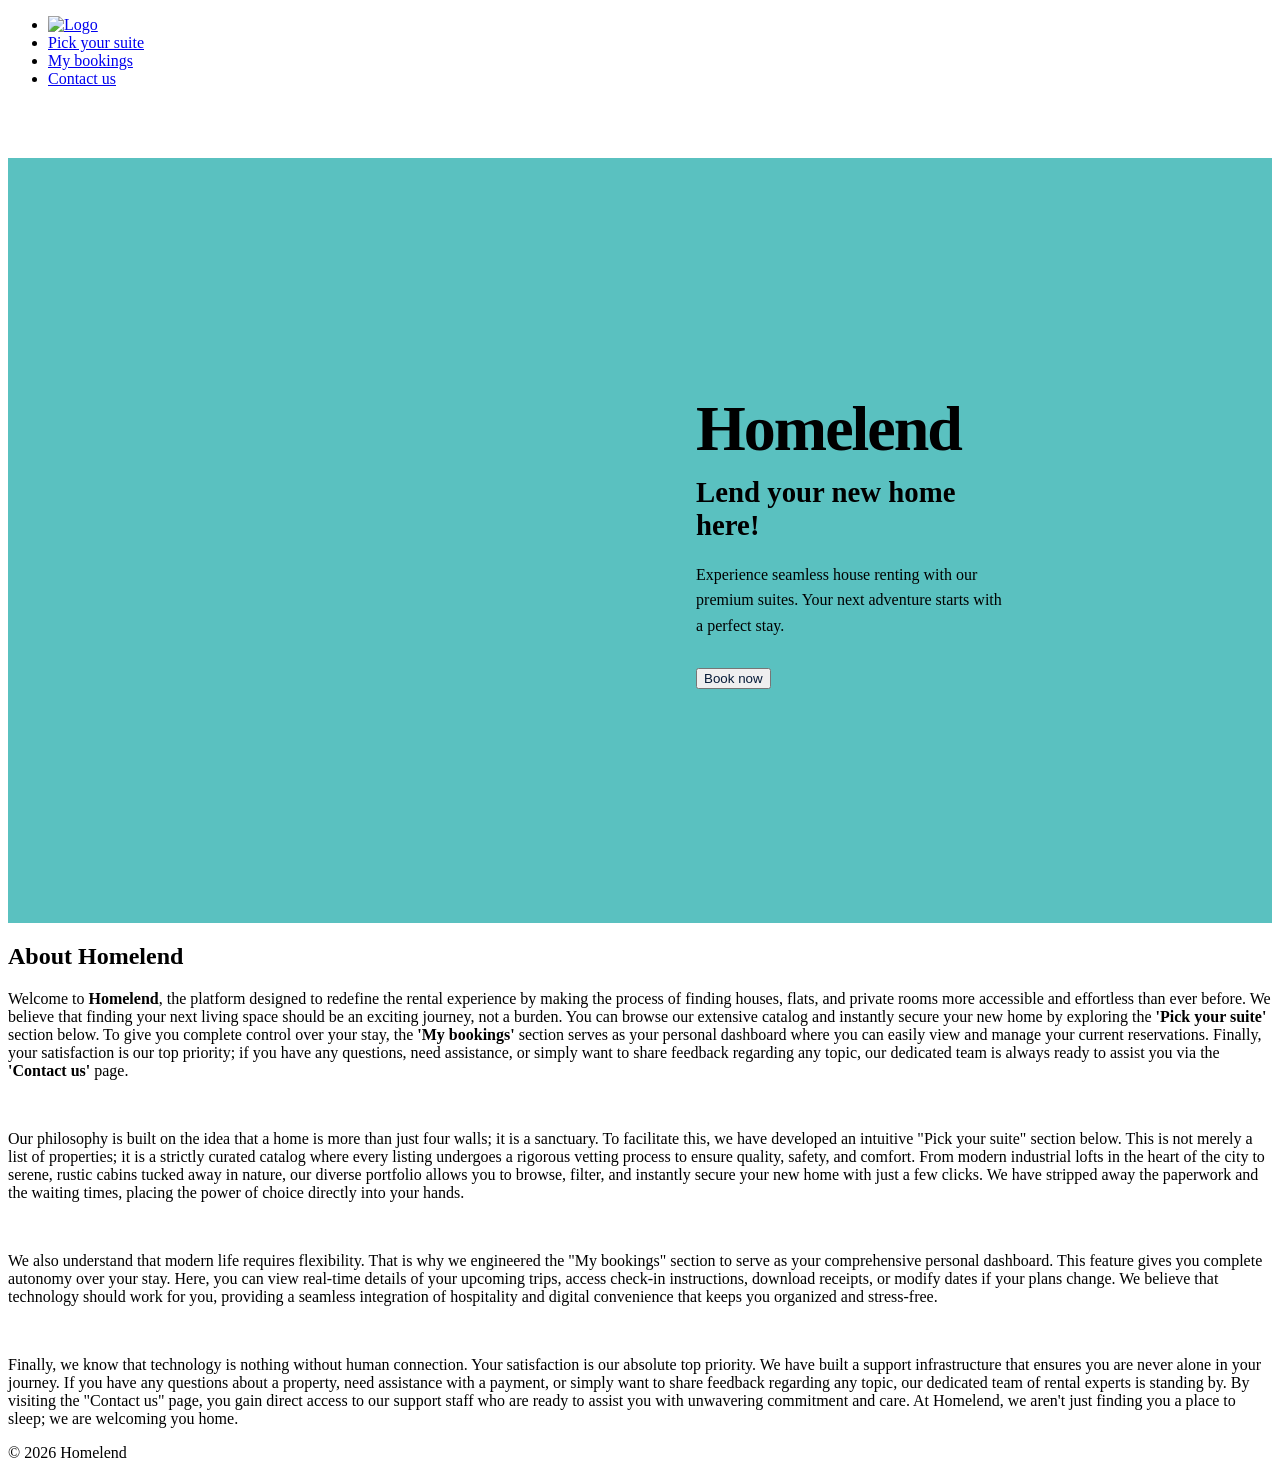
==== website/index.html @ a08ed0f1 "rep" ====
<!DOCTYPE html>
<html lang = "en">
	<head>
		<title>About Homelend</title>
		<meta charset="UTF-8" />
		<meta name="viewport" content="wigth=device-width, initial-scale=1.0" />
		<link rel="icon" type="image/svg" href="images/logo.svg">
		<link rel="stylesheet" href="style.css" />
		<link rel="stylesheet" href="main_style.css" />
	</head>
	<body>
		<nav>	
				<ul>
					<li> 
						<a href="index.html" class="logo">
						<img src="images/logo.svg" alt="Logo" class="logo-img">
						</a></li>
					<li><a href="search.html">Pick your suite</a></li>
					<li><a href="bookings.html">My bookings</a></li>
					<li><a href="contacts.html">Contact us</a></li>
				</ul>
		</nav>
		<header class="hero-section">
			<div class="hero-container">
				<div class="hero-image">
					<img src="images/heropage.png" alt="">
				</div>

				<div class="hero-content">
					<h1>Homelend</h1>
					<h2>Lend your new home here!</h2>
					<p>Experience seamless house renting with our premium suites. Your next adventure starts with a perfect stay.</p>
					<button><a href="search.html">Book now</a></button>
				</div>
			</div>	
		</header>

		<main>
			<section>
				<h1>About Homelend</h1>
				<p>Welcome to <strong>Homelend</strong>, the platform designed to redefine the rental experience by making the process of finding houses, flats, and private rooms more accessible and effortless than ever before. We believe that finding your next living space should be an exciting journey, not a burden. You can browse our extensive catalog and instantly secure your new home by exploring the <strong>'Pick your suite'</strong> section below. To give you complete control over your stay, the <strong>'My bookings'</strong> section serves as your personal dashboard where you can easily view and manage your current reservations. Finally, your satisfaction is our top priority; if you have any questions, need assistance, or simply want to share feedback regarding any topic, our dedicated team is always ready to assist you via the <strong>'Contact us'</strong> page.</p>
				<br>
				<p>Our philosophy is built on the idea that a home is more than just four walls; it is a sanctuary. To facilitate this, we have developed an intuitive "Pick your suite" section below. This is not merely a list of properties; it is a strictly curated catalog where every listing undergoes a rigorous vetting process to ensure quality, safety, and comfort. From modern industrial lofts in the heart of the city to serene, rustic cabins tucked away in nature, our diverse portfolio allows you to browse, filter, and instantly secure your new home with just a few clicks. We have stripped away the paperwork and the waiting times, placing the power of choice directly into your hands.</p>
				<br>
				<p>We also understand that modern life requires flexibility. That is why we engineered the "My bookings" section to serve as your comprehensive personal dashboard. This feature gives you complete autonomy over your stay. Here, you can view real-time details of your upcoming trips, access check-in instructions, download receipts, or modify dates if your plans change. We believe that technology should work for you, providing a seamless integration of hospitality and digital convenience that keeps you organized and stress-free.</p>
				<br>
				<p>Finally, we know that technology is nothing without human connection. Your satisfaction is our absolute top priority. We have built a support infrastructure that ensures you are never alone in your journey. If you have any questions about a property, need assistance with a payment, or simply want to share feedback regarding any topic, our dedicated team of rental experts is standing by. By visiting the "Contact us" page, you gain direct access to our support staff who are ready to assist you with unwavering commitment and care. At Homelend, we aren't just finding you a place to sleep; we are welcoming you home.</p>
			</section>
		</main>

		<footer>
			<p>© 2026 Homelend</p>
		</footer>
---- website/main_style.css ----
.hero-section {
    background-color: #5AC1C0;
    min-height: 85vh;
    display: flex;
    align-items: center;
    margin-top: 70px;
}

.hero-container {
    display: flex;
    max-width: 1200px;
    margin: 0 auto;
    align-items: center;
    gap: 50px;
    padding: 0 20px;
}

.hero-image { flex: 1.2; text-align: center; }
.hero-image img { width: 100%; max-width: 550px; }

.hero-content { flex: 1; }
.hero-content h1 { font-size: 4rem; margin: 0; letter-spacing: -2px; }
.hero-content h2 { font-size: 1.8rem; margin: 10px 0 20px 0; }
.hero-content p { line-height: 1.6; margin-bottom: 30px; }
.hero-content a {text-decoration: none; color: #061B38; transition-duration: 0.4s}
.hero-content button:hover a { color: #fff;}

@media (max-width: 768px) {
	.hero-section {
        margin-top: 110px;
        min-height: auto;
        padding: 40px 20px;
        display: block;
    }

    .hero-container {
        flex-direction: column;
        gap: 20px;
    }

    .hero-content button:hover a { color: #061B38; } 

    .hero-content button:active a { color: #fff; }

    .hero-image img { max-width: 250px; }
    .hero-content h1 { font-size: 2.5rem; }

    main {
    	padding-top: 50px !important;
    }

}
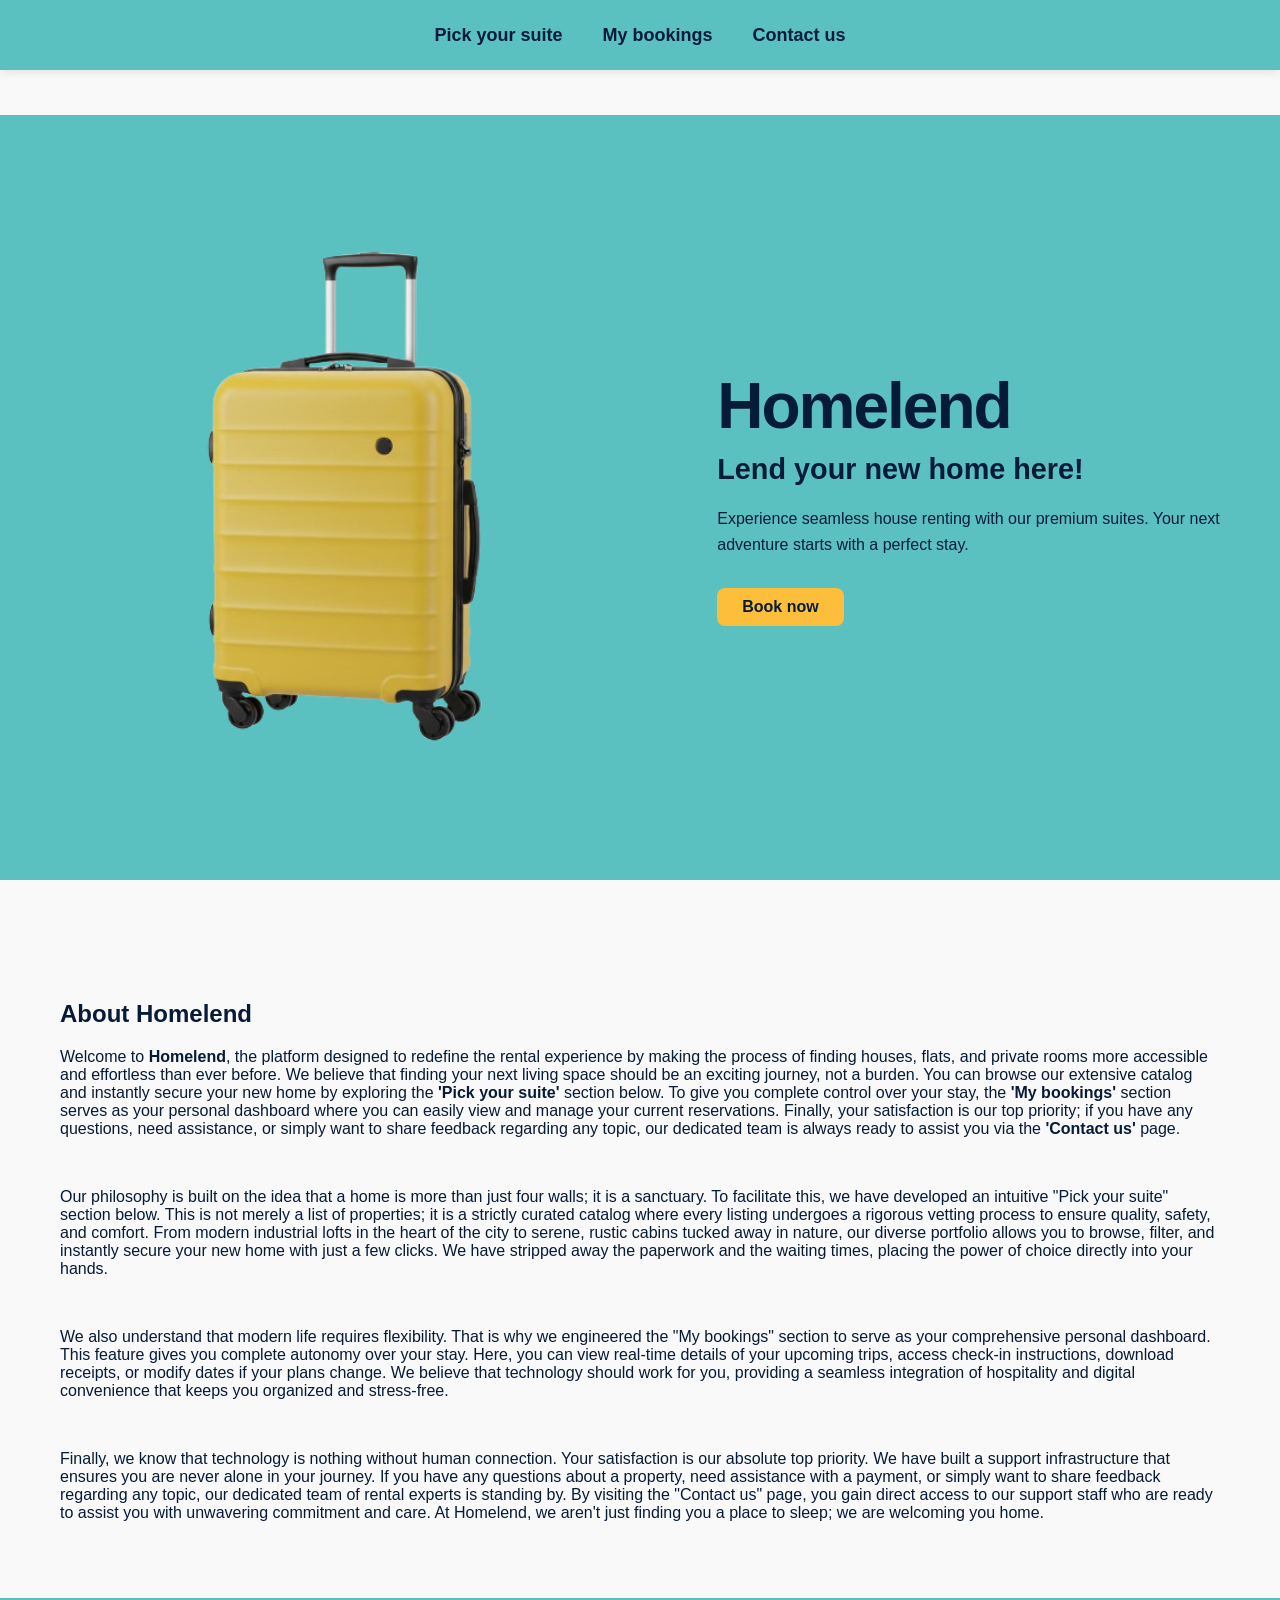
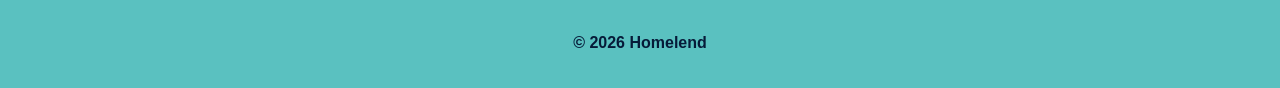
==== commit 3e9c63fd: "reworking structure a bit" ====
--- a/website/index.html
+++ b/website/index.html
@@ -9,18 +9,29 @@
 		<link rel="stylesheet" href="main_style.css" />
 	</head>
 	<body>
-		<nav>	
-				<ul>
-					<li> 
-						<a href="index.html" class="logo">
-						<img src="images/logo.svg" alt="Logo" class="logo-img">
-						</a></li>
+		<div id="top"></div>
+
+		<header>
+			<div class="logo">
+				<a href="index.html">
+					<img src="images/logo.svg" alt="Logo" class="logo-img">
+				</a>
+			</div>
+			<nav>	
+				<button class="hamburger-menu">
+					<span></span>
+					<span></span>
+					<span></span>
+				</button>
+				<ul class="nav-links" id="mobile-nav-links">
 					<li><a href="search.html">Pick your suite</a></li>
 					<li><a href="bookings.html">My bookings</a></li>
 					<li><a href="contacts.html">Contact us</a></li>
 				</ul>
-		</nav>
-		<header class="hero-section">
+			</nav>
+		</header>
+
+		<section class="hero-section">
 			<div class="hero-container">
 				<div class="hero-image">
 					<img src="images/heropage.png" alt="">
@@ -33,7 +44,7 @@
 					<button><a href="search.html">Book now</a></button>
 				</div>
 			</div>	
-		</header>
+		</section>
 
 		<main>
 			<section>
--- a/website/style.css
+++ b/website/style.css
@@ -0,0 +1,190 @@
+body {
+    display: flex;
+    flex-direction: column;
+    min-height: 100vh;
+    background-color: #f9f9f9;
+    font-family: 'Segoe UI', Arial, sans-serif;
+    margin: 0;
+    padding: 0;
+    color: #061B38;
+}
+
+.hamburger-menu {
+    display: none;
+    background: none;
+    border: none;
+    cursor: pointer;
+    padding: 10px;
+    z-index: 1001;
+}
+
+.hamburger-menu span {
+    display: block;
+    width: 25px;
+    height: 3px;
+    background-color: #333;
+    margin: 5px 0;
+    transition: all 0.3s ease;
+}
+
+.hamburger-menu.active span:nth-child(1) {
+    transform: translateY(8px) rotate(45deg);
+}
+.hamburger-menu.active span:nth-child(2) {
+    opacity: 0;
+}
+.hamburger-menu.active span:nth-child(3) {
+    transform: translateY(-8px) rotate(-45deg);
+}
+
+nav {
+    position: fixed;
+    width: 100%;
+    height: 70px;
+    background-color: #5AC1C0;
+    top: 0;
+    left: 0;
+    z-index: 1000;
+    box-shadow: 0 2px 10px rgba(0,0,0,0.1);
+    display: flex;
+    justify-content: center;
+    align-items: center;
+}
+
+nav ul {
+    display: flex;
+    list-style: none;
+    align-items: center;
+    gap: 40px;
+    margin: 0;
+    padding: 0;
+}
+
+nav a {
+    display: inline-block;
+    color: #061B38;
+    text-decoration: none;
+    font-weight: bold;
+    font-size: 18px;
+    transition-duration: 0.4s;
+}
+
+nav a:hover {
+    color: #FFF;
+    transform: scale(1.1);
+}
+
+.logo-img {
+    height: 45px;
+    width: auto;
+    display: block;
+    transition: transform 0.3s ease;
+}
+
+.logo:hover .logo-img {
+    transform: scale(1.1);
+}
+
+main {
+    flex: 1;
+    width: 100%;
+    max-width: 1200px;
+    margin: 0 auto;
+    padding: 100px 20px 60px 20px;
+    box-sizing: border-box;
+}
+
+button {
+    background-color: #FCBE3B;
+    color: #061B38;
+    border: none;
+    padding: 10px 25px;
+    border-radius: 8px;
+    cursor: pointer;
+    font-weight: bold;
+    font-size: 16px;
+    transition-duration: 0.4s;
+}
+
+button:hover {
+    background-color: #061B38;
+    color: #FFF;
+    transform: translateY(-6px);
+    transform: scale(1.05);
+}
+
+footer {
+    background-color: #5AC1C0;
+    color: #061B38;
+    text-align: center;
+    padding: 20px 0;
+    font-weight: bold;
+}
+
+@media (max-width: 768px) {
+    nav a:hover, 
+    .logo:hover, .logo-img,
+    button:hover, a:hover {
+        transform: none !important;
+    }
+
+     .hamburger-menu {
+        display: block;
+    }
+
+    button:active {
+        animation: button-pulse 0.3s ease-out;
+        background-color: #061B38 !important;
+        color: #FFF !important;
+    }
+
+    button:active a {
+        color: #FFF !important;
+    }
+
+    nav, .nav-links {
+        display: none; /* Hide regular links by default on mobile */
+        flex-direction: column;
+        position: absolute;
+        top: 60px; /* Adjust based on header height */
+        left: 0;
+        width: 100%;
+        background-color: #f8f8f8; /* Background for the dropdown menu */
+        box-shadow: 0 2px 5px rgba(0,0,0,0.2);
+        z-index: 1000;
+    }
+
+    nav ul {
+        display: grid; 
+        grid-template-columns: 1fr auto; 
+        align-items: center;
+        padding: 0 20px;
+        column-gap: 170px; 
+        row-gap: 8px;
+    }
+
+    nav ul li:first-child {
+        grid-row: 1 / 4; 
+        justify-self: start; 
+        margin: 0;
+    }
+
+    nav ul li:not(:first-child) {
+        justify-self: end; 
+        margin: 0;
+        text-align: right;
+    }
+
+    nav a {
+        font-size: 15px; 
+        padding: 2px 0;
+    }
+
+    nav a:active {
+        color: #fff !important;
+    }
+
+    main {
+        padding-top: 150px !important; 
+    }
+}
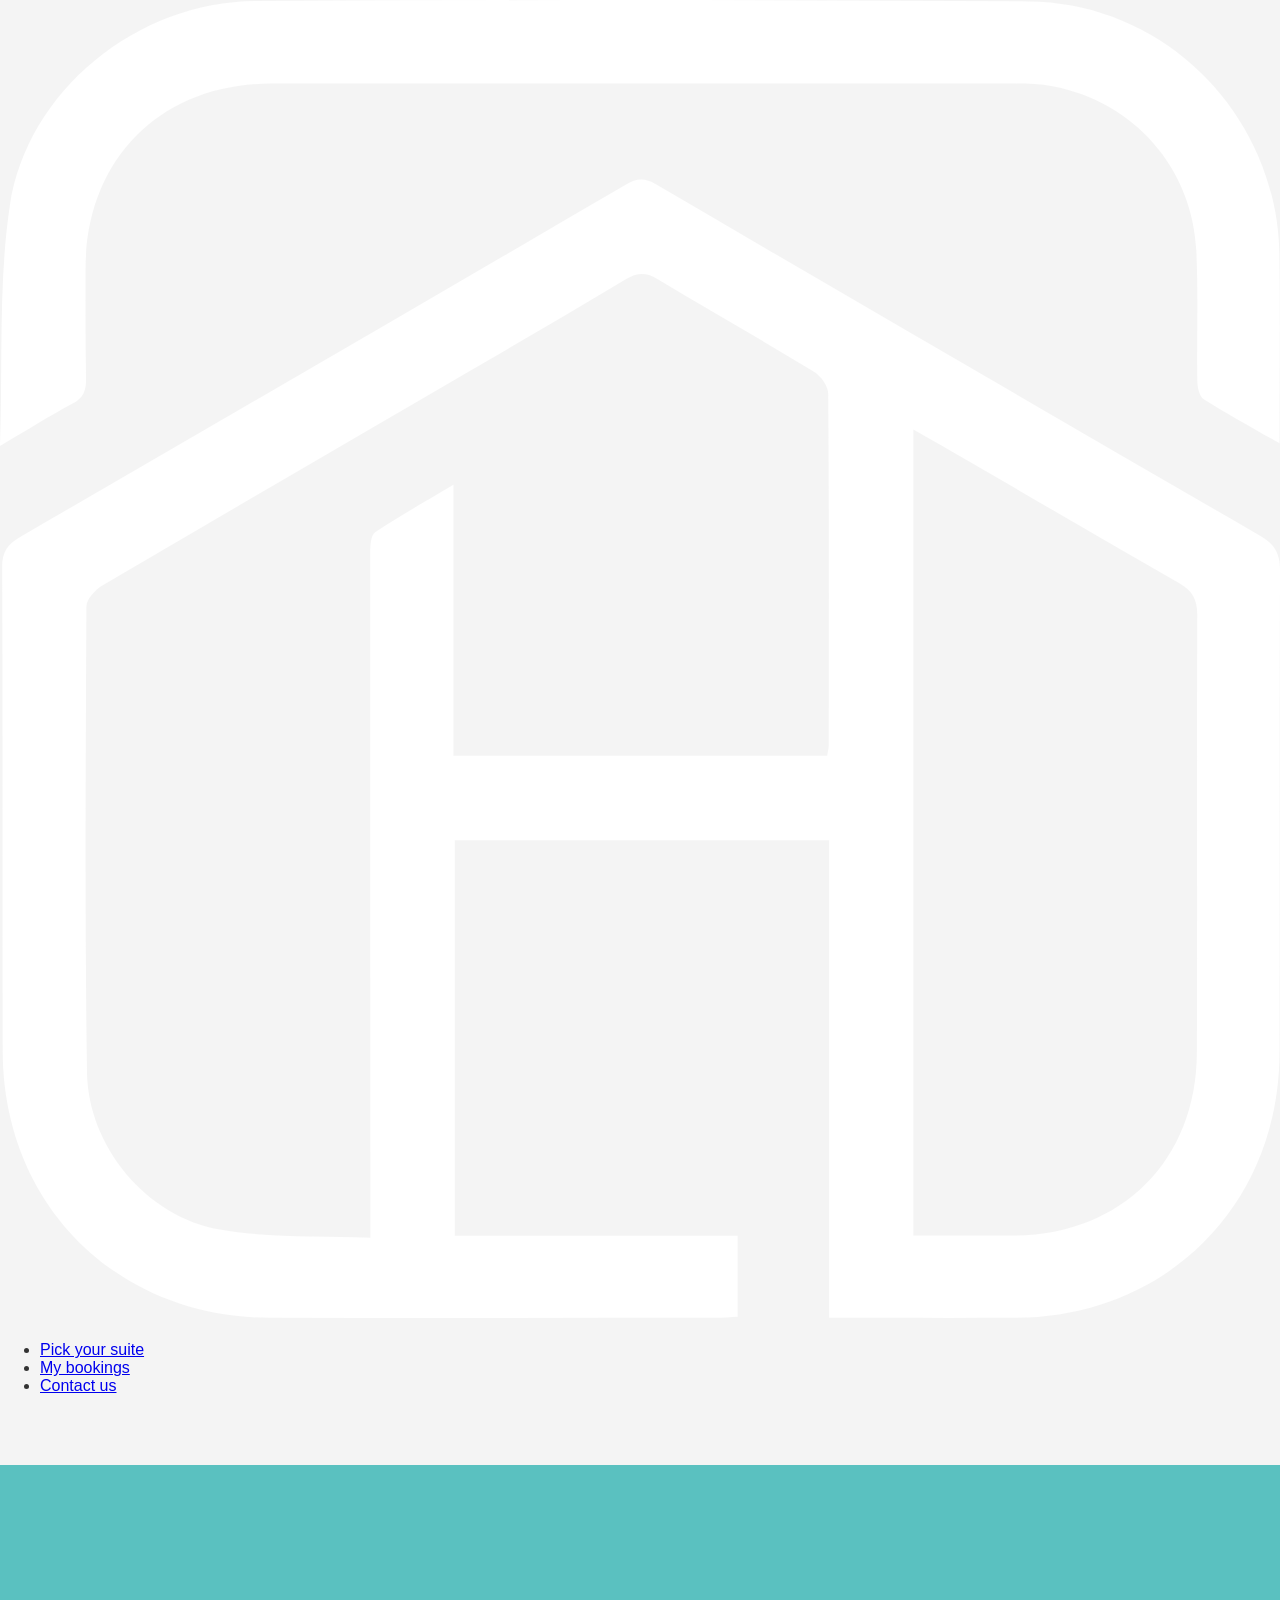
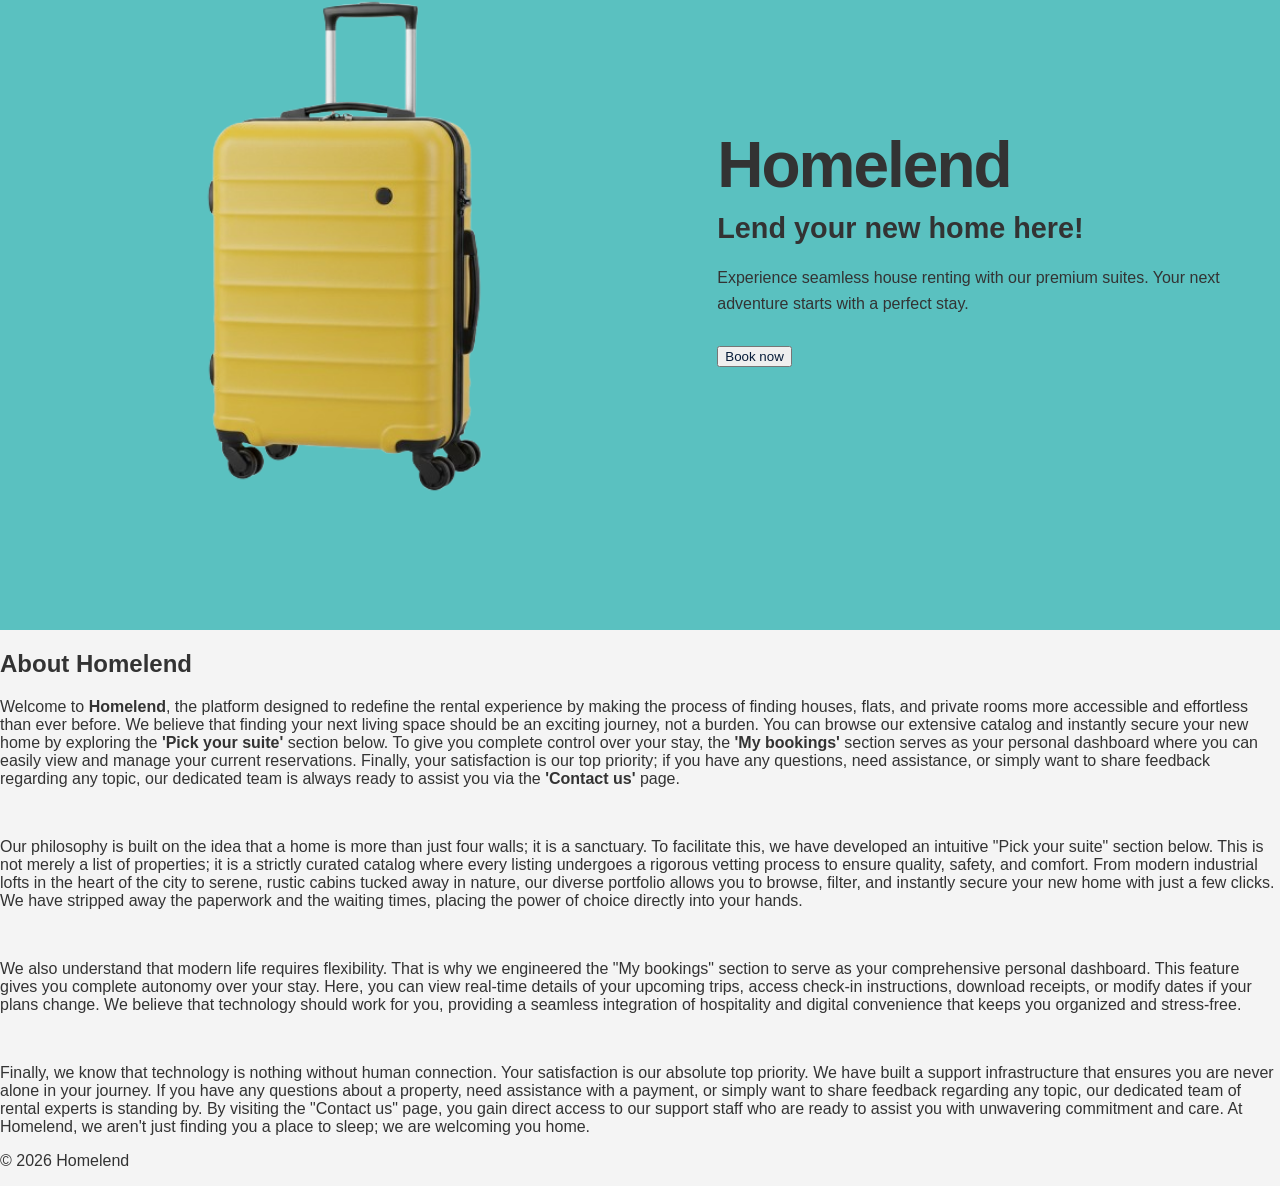
==== commit 9d8758ae: "adding scroll-up" ====
--- a/website/index.html
+++ b/website/index.html
@@ -13,10 +13,10 @@
 
 		<header>
 			<div class="logo">
-				<a href="index.html">
-					<img src="images/logo.svg" alt="Logo" class="logo-img">
-				</a>
-			</div>
+					<a href="#top" id="siteLogo">
+						<img src="images/logo.svg" alt="Logo" class="logo-img">
+					</a>
+				</div>
 			<nav>	
 				<button class="hamburger-menu">
 					<span></span>
@@ -63,4 +63,6 @@
 			<p>© 2026 Homelend</p>
 		</footer>
 
-
+		<script src="java_scripts/scroll.js"></script>
+	</body>
+</html>
--- a/website/style.css
+++ b/website/style.css
@@ -1,190 +1,160 @@
 body {
-    display: flex;
-    flex-direction: column;
-    min-height: 100vh;
-    background-color: #f9f9f9;
-    font-family: 'Segoe UI', Arial, sans-serif;
+    font-family: Arial, sans-serif;
     margin: 0;
     padding: 0;
-    color: #061B38;
+    background-color: #f4f4f4;
+    color: #333;
 }
 
+.container {
+    max-width: 1200px;
+    margin: 0 auto;
+    padding: 20px;
+}
+
+/* Header Styles (modify existing or add if new) */
+.header {
+    background-color: #fff;
+    padding: 15px 20px;
+    display: flex;
+    justify-content: space-between;
+    align-items: center;
+    box-shadow: 0 2px 5px rgba(0,0,0,0.1); /* Initial subtle shadow for desktop */
+
+    /* Add this for the scroll shadow effect later */
+    position: fixed;
+    top: 0;
+    left: 0;
+    width: 100%;
+    z-index: 999;
+    transition: box-shadow 0.3s ease-in-out; /* Smooth transition for shadow */
+}
+
+/* Class for when the header is scrolled - for Task 3 */
+.header.scrolled {
+    box-shadow: 0 4px 15px rgba(0, 0, 0, 0.15); /* More prominent shadow when scrolled */
+}
+
+
+.logo a {
+    font-size: 1.8em;
+    font-weight: bold;
+    color: #333;
+    text-decoration: none;
+}
+
+/* Desktop Navigation Links */
+.nav .nav-links {
+    list-style: none;
+    margin: 0;
+    padding: 0;
+    display: flex; /* Display as a row for desktop */
+}
+
+.nav .nav-links li {
+    margin-left: 25px;
+}
+
+.nav .nav-links a {
+    color: #555;
+    text-decoration: none;
+    font-weight: 500;
+    transition: color 0.3s ease;
+}
+
+.nav .nav-links a:hover,
+.nav .nav-links a.active-nav-item { /* Added active-nav-item for Task 2 example */
+    color: #007bff; /* Highlight color */
+}
+
+
+/* ------------------------------------------- */
+/* HAMBURGER MENU & MOBILE NAVIGATION STYLES */
+/* ------------------------------------------- */
+
+/* Hide hamburger menu by default on larger screens */
 .hamburger-menu {
-    display: none;
+    display: none; /* Hide for desktop */
     background: none;
     border: none;
     cursor: pointer;
     padding: 10px;
-    z-index: 1001;
+    z-index: 1001; /* Ensure it's above other content */
+    position: relative; /* For the 'x' animation positioning */
 }
 
 .hamburger-menu span {
     display: block;
-    width: 25px;
+    width: 28px; /* Slightly larger lines */
     height: 3px;
-    background-color: #333;
-    margin: 5px 0;
+    background-color: #333; /* Color of your hamburger lines */
+    margin: 6px 0; /* Space between lines */
     transition: all 0.3s ease;
 }
 
+/* Hamburger menu 'x' animation when active */
 .hamburger-menu.active span:nth-child(1) {
-    transform: translateY(8px) rotate(45deg);
+    transform: translateY(9px) rotate(45deg); /* Move down and rotate */
 }
 .hamburger-menu.active span:nth-child(2) {
-    opacity: 0;
+    opacity: 0; /* Fade out middle line */
 }
 .hamburger-menu.active span:nth-child(3) {
-    transform: translateY(-8px) rotate(-45deg);
+    transform: translateY(-9px) rotate(-45deg); /* Move up and rotate */
 }
 
-nav {
-    position: fixed;
-    width: 100%;
-    height: 70px;
-    background-color: #5AC1C0;
-    top: 0;
-    left: 0;
-    z-index: 1000;
-    box-shadow: 0 2px 10px rgba(0,0,0,0.1);
-    display: flex;
-    justify-content: center;
-    align-items: center;
-}
 
-nav ul {
-    display: flex;
-    list-style: none;
-    align-items: center;
-    gap: 40px;
-    margin: 0;
-    padding: 0;
-}
-
-nav a {
-    display: inline-block;
-    color: #061B38;
-    text-decoration: none;
-    font-weight: bold;
-    font-size: 18px;
-    transition-duration: 0.4s;
-}
-
-nav a:hover {
-    color: #FFF;
-    transform: scale(1.1);
-}
-
-.logo-img {
-    height: 45px;
-    width: auto;
-    display: block;
-    transition: transform 0.3s ease;
-}
-
-.logo:hover .logo-img {
-    transform: scale(1.1);
-}
-
-main {
-    flex: 1;
-    width: 100%;
-    max-width: 1200px;
-    margin: 0 auto;
-    padding: 100px 20px 60px 20px;
-    box-sizing: border-box;
-}
-
-button {
-    background-color: #FCBE3B;
-    color: #061B38;
-    border: none;
-    padding: 10px 25px;
-    border-radius: 8px;
-    cursor: pointer;
-    font-weight: bold;
-    font-size: 16px;
-    transition-duration: 0.4s;
-}
-
-button:hover {
-    background-color: #061B38;
-    color: #FFF;
-    transform: translateY(-6px);
-    transform: scale(1.05);
-}
-
-footer {
-    background-color: #5AC1C0;
-    color: #061B38;
-    text-align: center;
-    padding: 20px 0;
-    font-weight: bold;
-}
-
+/* Media Query for Mobile (max-width: 768px) */
 @media (max-width: 768px) {
-    nav a:hover, 
-    .logo:hover, .logo-img,
-    button:hover, a:hover {
-        transform: none !important;
+    .header {
+        padding: 10px 15px; /* Adjust header padding for mobile */
     }
 
-     .hamburger-menu {
+    /* Show the hamburger menu on mobile */
+    .hamburger-menu {
         display: block;
     }
 
-    button:active {
-        animation: button-pulse 0.3s ease-out;
-        background-color: #061B38 !important;
-        color: #FFF !important;
-    }
-
-    button:active a {
-        color: #FFF !important;
-    }
-
-    nav, .nav-links {
-        display: none; /* Hide regular links by default on mobile */
-        flex-direction: column;
-        position: absolute;
-        top: 60px; /* Adjust based on header height */
+    /* Hide the regular navigation links by default on mobile */
+    nav .nav-links {
+        display: none; /* Crucial: hidden by default */
+        flex-direction: column; /* Stack links vertically */
+        position: absolute; /* Position relative to the header */
+        top: 60px; /* Adjust based on your header's height */
         left: 0;
         width: 100%;
         background-color: #f8f8f8; /* Background for the dropdown menu */
-        box-shadow: 0 2px 5px rgba(0,0,0,0.2);
+        box-shadow: 0 5px 10px rgba(0,0,0,0.1);
         z-index: 1000;
+        border-top: 1px solid #eee; /* Separator from header */
     }
 
-    nav ul {
-        display: grid; 
-        grid-template-columns: 1fr auto; 
-        align-items: center;
-        padding: 0 20px;
-        column-gap: 170px; 
-        row-gap: 8px;
+    /* Show the navigation links when the 'active' class is added by JS */
+    nav .nav-links.active {
+        display: flex; /* Show when active */
     }
 
-    nav ul li:first-child {
-        grid-row: 1 / 4; 
-        justify-self: start; 
-        margin: 0;
+    nav .nav-links li {
+        margin: 0; /* Reset desktop margin */
+        text-align: center;
+        padding: 15px 0;
+        border-bottom: 1px solid #eee; /* Separator between links */
     }
 
-    nav ul li:not(:first-child) {
-        justify-self: end; 
-        margin: 0;
-        text-align: right;
+    nav .nav-links li:last-child {
+        border-bottom: none; /* No border for the last item */
     }
 
-    nav a {
-        font-size: 15px; 
-        padding: 2px 0;
+    nav .nav-links a {
+        color: #333; /* Darker color for mobile links */
+        font-size: 1.15em; /* Slightly larger font size */
+        padding: 10px; /* Make the clickable area larger */
+        display: block; /* Make the entire padding area clickable */
     }
 
-    nav a:active {
-        color: #fff !important;
-    }
-
-    main {
-        padding-top: 150px !important; 
+    nav .nav-links a:hover,
+    nav .nav-links a.active-nav-item {
+        background-color: #e9e9e9; /* Highlight on hover/active for mobile */
+        color: #007bff;
     }
 }
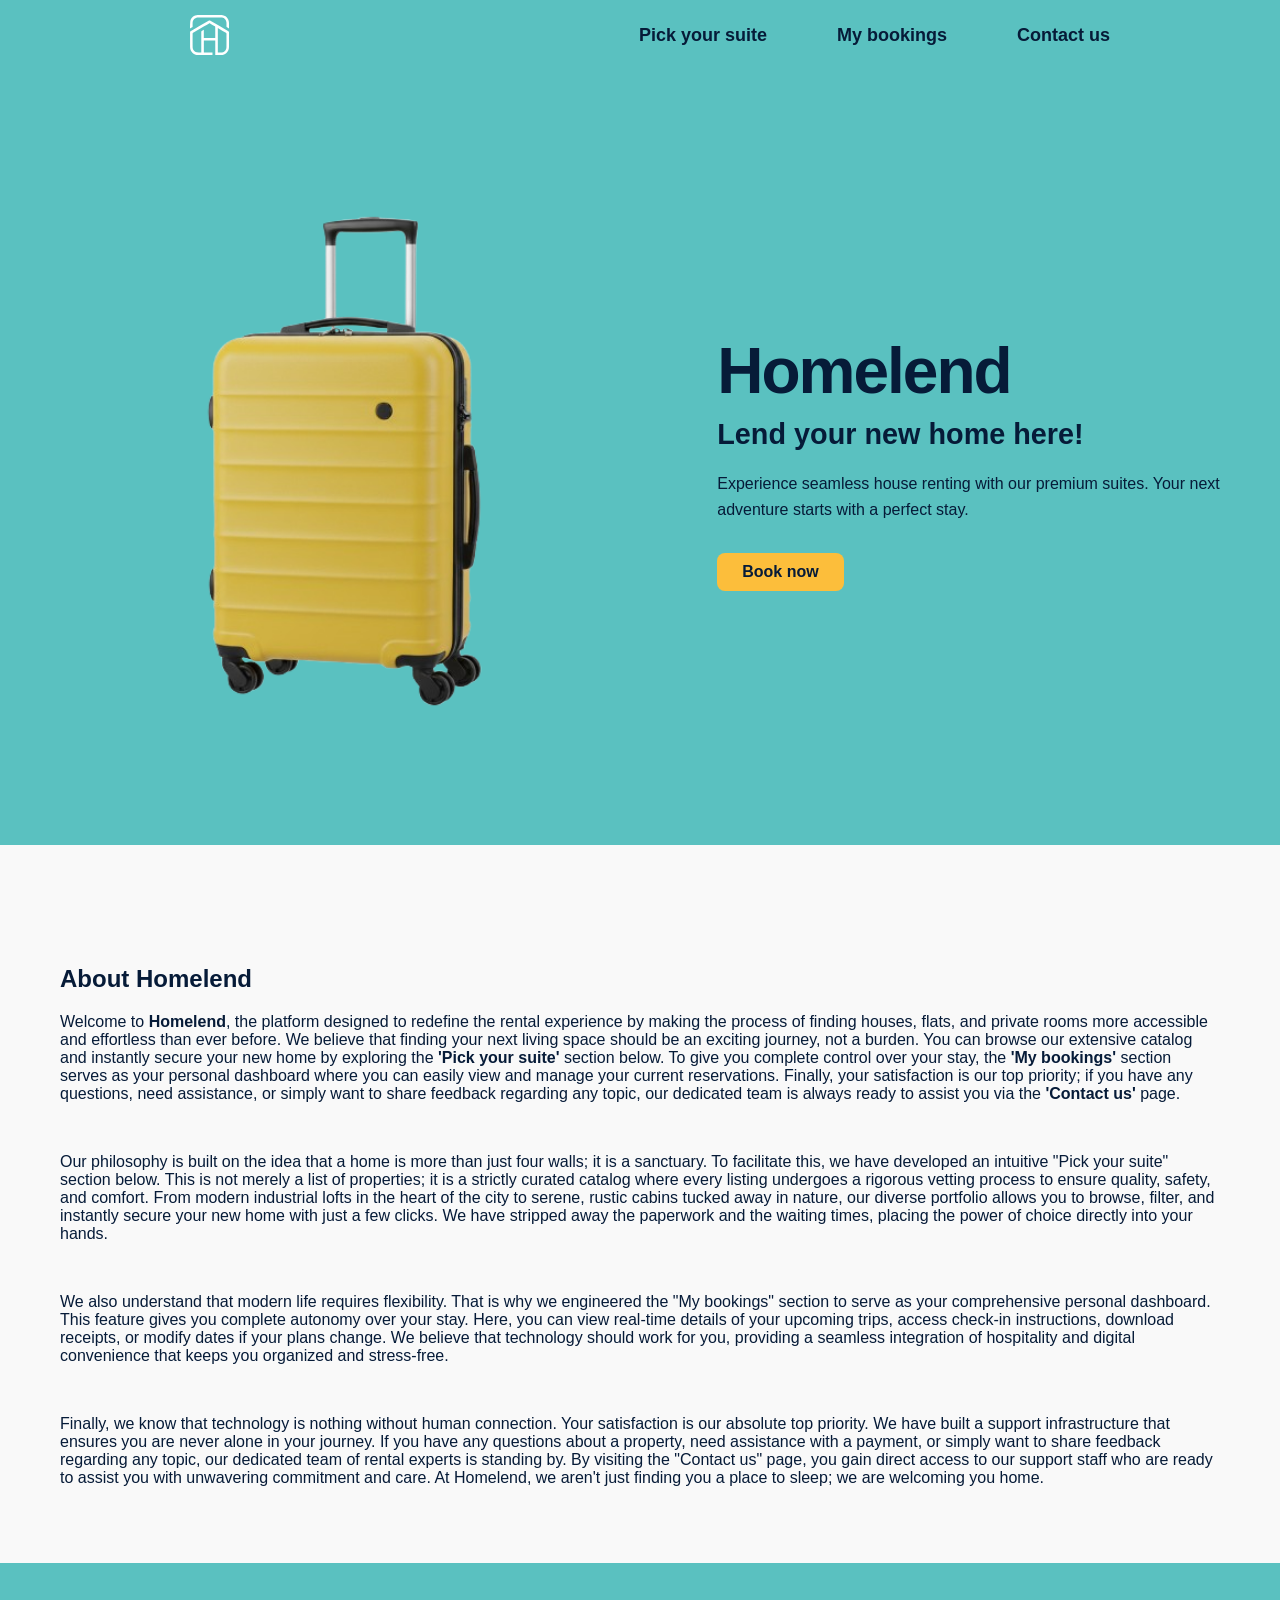
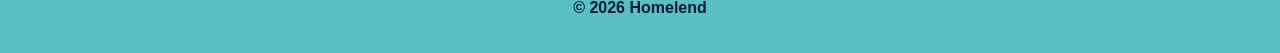
==== commit 96913f69: "add hamburger menu and fixed navbar mobile layout" ====
--- a/website/index.html
+++ b/website/index.html
@@ -64,5 +64,7 @@
 		</footer>
 
 		<script src="java_scripts/scroll.js"></script>
+		<script src="java_scripts/shadow.js"></script>
+		<script src="java_scripts/hamburger.js"></script>
 	</body>
 </html>
--- a/website/style.css
+++ b/website/style.css
@@ -1,160 +1,275 @@
 body {
-    font-family: Arial, sans-serif;
+    display: flex;
+    flex-direction: column;
+    min-height: 100vh;
+    background-color: #f9f9f9;
+    font-family: 'Segoe UI', Arial, sans-serif;
     margin: 0;
     padding: 0;
-    background-color: #f4f4f4;
-    color: #333;
-}
-
-.container {
-    max-width: 1200px;
-    margin: 0 auto;
-    padding: 20px;
-}
-
-/* Header Styles (modify existing or add if new) */
-.header {
-    background-color: #fff;
-    padding: 15px 20px;
+    color: #061B38;
+    padding-top: 70px;
+}
+
+body.no-scroll {
+    overflow: hidden;
+}
+
+header {
+    position: fixed;
+    z-index: 9999;
+    background-color: #5AC1C0;
     display: flex;
     justify-content: space-between;
     align-items: center;
-    box-shadow: 0 2px 5px rgba(0,0,0,0.1); /* Initial subtle shadow for desktop */
-
-    /* Add this for the scroll shadow effect later */
-    position: fixed;
+    height: 70px;
+    width: 100%;
+    transition: box-shadow 0.4s ease-in-out;
+    box-shadow: 0 0 0 rgba(0,0,0,0);
     top: 0;
     left: 0;
-    width: 100%;
-    z-index: 999;
-    transition: box-shadow 0.3s ease-in-out; /* Smooth transition for shadow */
-}
-
-/* Class for when the header is scrolled - for Task 3 */
-.header.scrolled {
-    box-shadow: 0 4px 15px rgba(0, 0, 0, 0.15); /* More prominent shadow when scrolled */
-}
-
-
-.logo a {
-    font-size: 1.8em;
-    font-weight: bold;
-    color: #333;
-    text-decoration: none;
-}
-
-/* Desktop Navigation Links */
-.nav .nav-links {
+    padding: 0 20px;
+}
+
+header.scrolled {
+    box-shadow: 0 4px 10px rgba(0, 0, 0, 0.2);
+}
+
+.logo {
+    margin-left: 170px;
+}
+
+.logo-img {
+    height: 40px;
+    width: auto;
+    display: block;
+    transition: transform 0.3s ease;
+}
+
+.logo:hover .logo-img {
+    transform: scale(1.1);
+}
+
+nav {
+    margin-right: 190px;
+    display: flex;
+    align-items: center;
+}
+
+nav ul {
+    display: flex;
     list-style: none;
+    align-items: center;
+    gap: 70px;
     margin: 0;
     padding: 0;
-    display: flex; /* Display as a row for desktop */
-}
-
-.nav .nav-links li {
-    margin-left: 25px;
-}
-
-.nav .nav-links a {
-    color: #555;
+}
+
+nav a {
+    display: inline-block;
+    color: #061B38;
     text-decoration: none;
-    font-weight: 500;
-    transition: color 0.3s ease;
-}
-
-.nav .nav-links a:hover,
-.nav .nav-links a.active-nav-item { /* Added active-nav-item for Task 2 example */
-    color: #007bff; /* Highlight color */
-}
-
-
-/* ------------------------------------------- */
-/* HAMBURGER MENU & MOBILE NAVIGATION STYLES */
-/* ------------------------------------------- */
-
-/* Hide hamburger menu by default on larger screens */
+    font-weight: bold;
+    font-size: 18px;
+    transition-duration: 0.4s;
+}
+
+nav a:hover {
+    color: #FFF;
+    transform: scale(1.1);
+}
+
+button {
+    background-color: #FCBE3B;
+    color: #061B38;
+    border: none;
+    padding: 10px 25px;
+    border-radius: 8px;
+    cursor: pointer;
+    font-weight: bold;
+    font-size: 16px;
+    transition-duration: 0.4s;
+}
+
+button:hover {
+    background-color: #061B38;
+    color: #FFF;
+    transform: translateY(-6px) scale(1.05);
+}
+
+button:active {
+    animation: button-pulse 0.3s ease-out;
+    background-color: #061B38 !important;
+    color: #FFF !important;
+}
+
 .hamburger-menu {
-    display: none; /* Hide for desktop */
-    background: none;
+    display: none;
+    background: transparent;
     border: none;
     cursor: pointer;
     padding: 10px;
-    z-index: 1001; /* Ensure it's above other content */
-    position: relative; /* For the 'x' animation positioning */
+    position: relative;
+    z-index: 10000;
+    margin-right: 25px;
 }
 
 .hamburger-menu span {
     display: block;
-    width: 28px; /* Slightly larger lines */
-    height: 3px;
-    background-color: #333; /* Color of your hamburger lines */
-    margin: 6px 0; /* Space between lines */
+    width: 26px;
+    height: 2.5px;
+    background-color: #FFF;
+    margin: 6px 0;
     transition: all 0.3s ease;
 }
 
-/* Hamburger menu 'x' animation when active */
 .hamburger-menu.active span:nth-child(1) {
-    transform: translateY(9px) rotate(45deg); /* Move down and rotate */
+    background-color: #061B38 !important;
+    transform: translateY(8px) rotate(45deg);
 }
 .hamburger-menu.active span:nth-child(2) {
-    opacity: 0; /* Fade out middle line */
+    opacity: 0;
 }
 .hamburger-menu.active span:nth-child(3) {
-    transform: translateY(-9px) rotate(-45deg); /* Move up and rotate */
-}
-
-
-/* Media Query for Mobile (max-width: 768px) */
+    background-color: #061B38 !important;
+    transform: translateY(-9px) rotate(-45deg);
+}
+
+.hamburger-menu:active {
+    background-color: transparent !important;
+    animation: none !important;
+}
+
+.hamburger-menu:hover {
+    background-color: transparent !important;
+}
+.hamburger-menu:hover span,
+.hamburger-menu:active span {
+    background-color: #FFF !important;
+}
+
+main {
+    flex: 1;
+    width: 100%;
+    max-width: 1200px;
+    margin: 0 auto;
+    padding: 100px 20px 60px 20px;
+    box-sizing: border-box;
+}
+
+footer {
+    background-color: #5AC1C0;
+    color: #061B38;
+    text-align: center;
+    padding: 20px 0;
+    font-weight: bold;
+}
+
 @media (max-width: 768px) {
-    .header {
-        padding: 10px 15px; /* Adjust header padding for mobile */
-    }
-
-    /* Show the hamburger menu on mobile */
+    header {
+        height: 70px;
+        flex-direction: row;
+        justify-content: space-between;
+        align-items: center;
+        padding: 0 15px;
+        background-color: #5AC1C0;
+    }
+
+    .logo {
+        margin-left: 10px;
+    }
+
+    .logo-img {
+        height: 35px;
+    }
+
+    nav {
+        margin-right: 0;
+        display: flex;
+        align-items: center;
+    }
+
     .hamburger-menu {
         display: block;
-    }
-
-    /* Hide the regular navigation links by default on mobile */
-    nav .nav-links {
-        display: none; /* Crucial: hidden by default */
-        flex-direction: column; /* Stack links vertically */
-        position: absolute; /* Position relative to the header */
-        top: 60px; /* Adjust based on your header's height */
+        margin-left: 0;
+    }
+
+    nav ul {
+        display: flex;
+        flex-direction: column;
+        position: fixed;
+        top: 0;
         left: 0;
         width: 100%;
-        background-color: #f8f8f8; /* Background for the dropdown menu */
-        box-shadow: 0 5px 10px rgba(0,0,0,0.1);
-        z-index: 1000;
-        border-top: 1px solid #eee; /* Separator from header */
-    }
-
-    /* Show the navigation links when the 'active' class is added by JS */
-    nav .nav-links.active {
-        display: flex; /* Show when active */
-    }
-
-    nav .nav-links li {
-        margin: 0; /* Reset desktop margin */
+        height: 100%;
+        background-color: #5AC1C0;
+        justify-content: center;
+        align-items: center;
+        z-index: 9998;
+        overflow-y: auto;
+        opacity: 0;
+        visibility: hidden;
+        transition: opacity 0.3s ease-in-out, visibility 0.3s ease-in-out;
+    }
+
+    nav ul.active {
+        opacity: 1;
+        visibility: visible;
+    }
+
+    nav ul li {
+        margin: 15px 0;
+        border-bottom: none;
+        opacity: 0;
+        transition: opacity 0.3s ease-out;
+    }
+
+    nav ul.active li {
+        opacity: 1;
+    }
+    nav ul.active li:nth-child(1) { transition-delay: 0.1s; }
+    nav ul.active li:nth-child(2) { transition-delay: 0.2s; }
+    nav ul.active li:nth-child(3) { transition-delay: 0.3s; }
+
+    nav ul a {
+        color: #061B38;
+        font-size: 1.8em;
+        padding: 10px 20px;
+        display: block;
         text-align: center;
-        padding: 15px 0;
-        border-bottom: 1px solid #eee; /* Separator between links */
-    }
-
-    nav .nav-links li:last-child {
-        border-bottom: none; /* No border for the last item */
-    }
-
-    nav .nav-links a {
-        color: #333; /* Darker color for mobile links */
-        font-size: 1.15em; /* Slightly larger font size */
-        padding: 10px; /* Make the clickable area larger */
-        display: block; /* Make the entire padding area clickable */
-    }
-
-    nav .nav-links a:hover,
-    nav .nav-links a.active-nav-item {
-        background-color: #e9e9e9; /* Highlight on hover/active for mobile */
-        color: #007bff;
-    }
+    }
+
+    nav ul a:hover {
+        background-color: rgba(0, 0, 0, 0.1);
+        color: #FFF;
+        transform: none;
+    }
+
+    main {
+        padding-top: 35px !important;
+    }
+
+    nav a:hover,
+    .logo:hover, .logo-img,
+    button:hover { 
+        transform: none;
+    }
+
+    button:active {
+        animation: button-pulse 0.3s ease-out;
+        background-color: #061B38 !important;
+        color: #FFF !important;
+    }
+    button:active a {
+        color: #FFF !important;
+    }
+    nav a:active {
+        color: #fff !important;
+        transform: scale(1.1);
+    }
+}
+
+@keyframes button-pulse {
+    0% { transform: scale(1); }
+    50% { transform: scale(0.95); }
+    100% { transform: scale(1); }
 }
--- a/website/main_style.css
+++ b/website/main_style.css
@@ -3,7 +3,7 @@
     min-height: 85vh;
     display: flex;
     align-items: center;
-    margin-top: 70px;
+    padding-top: 10px;
 }
 
 .hero-container {
@@ -27,9 +27,8 @@
 
 @media (max-width: 768px) {
 	.hero-section {
-        margin-top: 110px;
         min-height: auto;
-        padding: 40px 20px;
+        padding-bottom: 20px;
         display: block;
     }
 
@@ -37,10 +36,6 @@
         flex-direction: column;
         gap: 20px;
     }
-
-    .hero-content button:hover a { color: #061B38; } 
-
-    .hero-content button:active a { color: #fff; }
 
     .hero-image img { max-width: 250px; }
     .hero-content h1 { font-size: 2.5rem; }
@@ -50,3 +45,4 @@
     }
 
 }
+
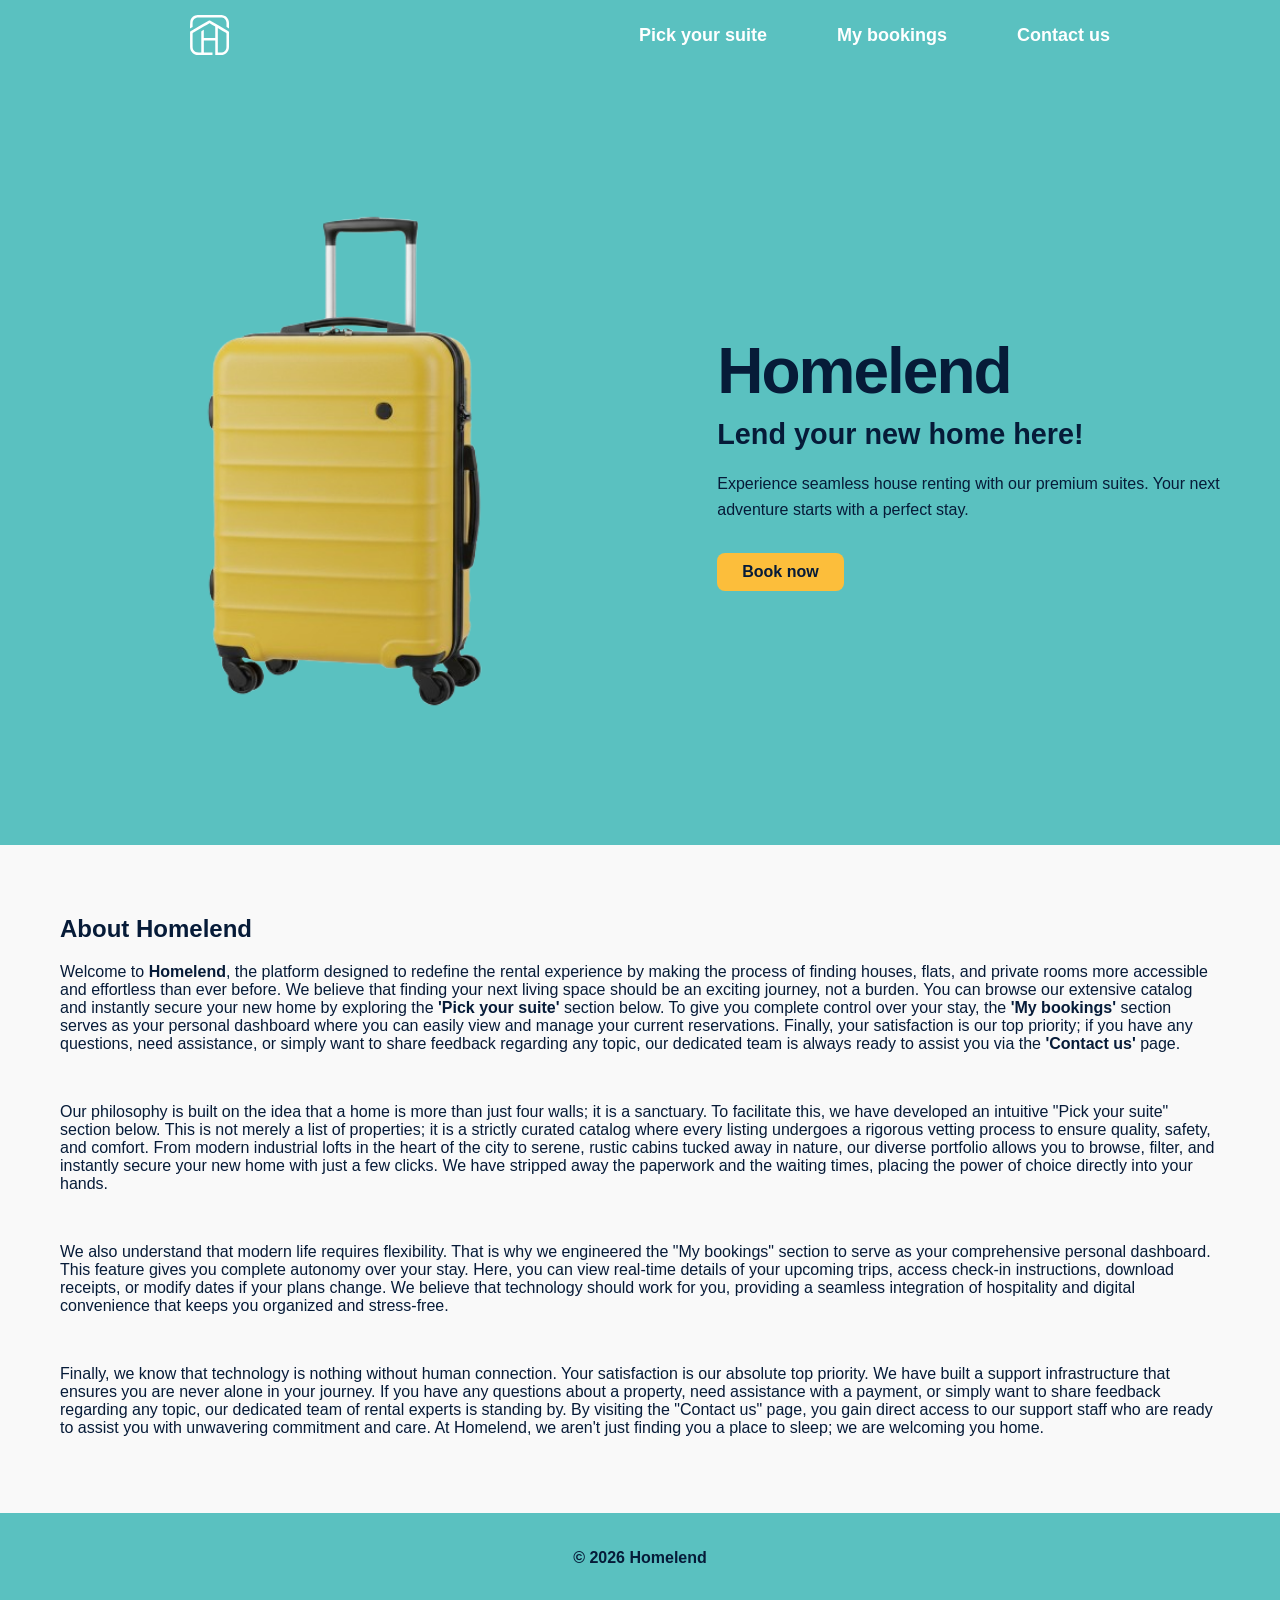
==== commit 45b172d7: "recolor" ====
--- a/website/index.html
+++ b/website/index.html
@@ -13,7 +13,7 @@
 
 		<header>
 			<div class="logo">
-					<a href="#top" id="siteLogo">
+					<a href="#top" id="swiitch">
 						<img src="images/logo.svg" alt="Logo" class="logo-img">
 					</a>
 				</div>
--- a/website/style.css
+++ b/website/style.css
@@ -42,11 +42,13 @@
     height: 40px;
     width: auto;
     display: block;
-    transition: transform 0.3s ease;
+    transition: transform 0.4s;
+    transition: filter 0.1s;
 }
 
 .logo:hover .logo-img {
     transform: scale(1.1);
+    filter: brightness(0) saturate(100%) invert(9%) sepia(77%) saturate(3207%) hue-rotate(202deg) brightness(97%) contrast(98%);
 }
 
 nav {
@@ -66,7 +68,7 @@
 
 nav a {
     display: inline-block;
-    color: #061B38;
+    color: #FFF;
     text-decoration: none;
     font-weight: bold;
     font-size: 18px;
@@ -74,7 +76,7 @@
 }
 
 nav a:hover {
-    color: #FFF;
+    color: #061B38;
     transform: scale(1.1);
 }
 
@@ -93,13 +95,7 @@
 button:hover {
     background-color: #061B38;
     color: #FFF;
-    transform: translateY(-6px) scale(1.05);
-}
-
-button:active {
-    animation: button-pulse 0.3s ease-out;
-    background-color: #061B38 !important;
-    color: #FFF !important;
+    transform: translateY(-3px) scale(1.05);
 }
 
 .hamburger-menu {
@@ -123,19 +119,17 @@
 }
 
 .hamburger-menu.active span:nth-child(1) {
-    background-color: #061B38 !important;
     transform: translateY(8px) rotate(45deg);
 }
 .hamburger-menu.active span:nth-child(2) {
     opacity: 0;
 }
 .hamburger-menu.active span:nth-child(3) {
-    background-color: #061B38 !important;
     transform: translateY(-9px) rotate(-45deg);
 }
 
 .hamburger-menu:active {
-    background-color: transparent !important;
+    background-color: none !important;
     animation: none !important;
 }
 
@@ -152,7 +146,7 @@
     width: 100%;
     max-width: 1200px;
     margin: 0 auto;
-    padding: 100px 20px 60px 20px;
+    padding: 50px 20px 60px 20px;
     box-sizing: border-box;
 }
 
@@ -207,6 +201,7 @@
         z-index: 9998;
         overflow-y: auto;
         opacity: 0;
+        gap: 10px;
         visibility: hidden;
         transition: opacity 0.3s ease-in-out, visibility 0.3s ease-in-out;
     }
@@ -231,7 +226,7 @@
     nav ul.active li:nth-child(3) { transition-delay: 0.3s; }
 
     nav ul a {
-        color: #061B38;
+        color: #FFF;
         font-size: 1.8em;
         padding: 10px 20px;
         display: block;
@@ -249,13 +244,23 @@
     }
 
     nav a:hover,
-    .logo:hover, .logo-img,
+    .logo:hover .logo-img,
     button:hover { 
         transform: none;
+        filter: none;
+    }
+
+    .logo .logo-img {
+        transition: transform 0.4s;
+        transition: filter 0.1s;
+    }
+
+    .logo:active .logo-img {
+        transform: scale(1.1);
+    filter: brightness(0) saturate(100%) invert(9%) sepia(77%) saturate(3207%) hue-rotate(202deg) brightness(97%) contrast(98%);
     }
 
     button:active {
-        animation: button-pulse 0.3s ease-out;
         background-color: #061B38 !important;
         color: #FFF !important;
     }
@@ -263,7 +268,7 @@
         color: #FFF !important;
     }
     nav a:active {
-        color: #fff !important;
+        color: #061B38 !important;
         transform: scale(1.1);
     }
 }
--- a/website/main_style.css
+++ b/website/main_style.css
@@ -28,7 +28,8 @@
 @media (max-width: 768px) {
 	.hero-section {
         min-height: auto;
-        padding-bottom: 20px;
+        padding-bottom: 30px;
+        padding-top: 10px;
         display: block;
     }
 
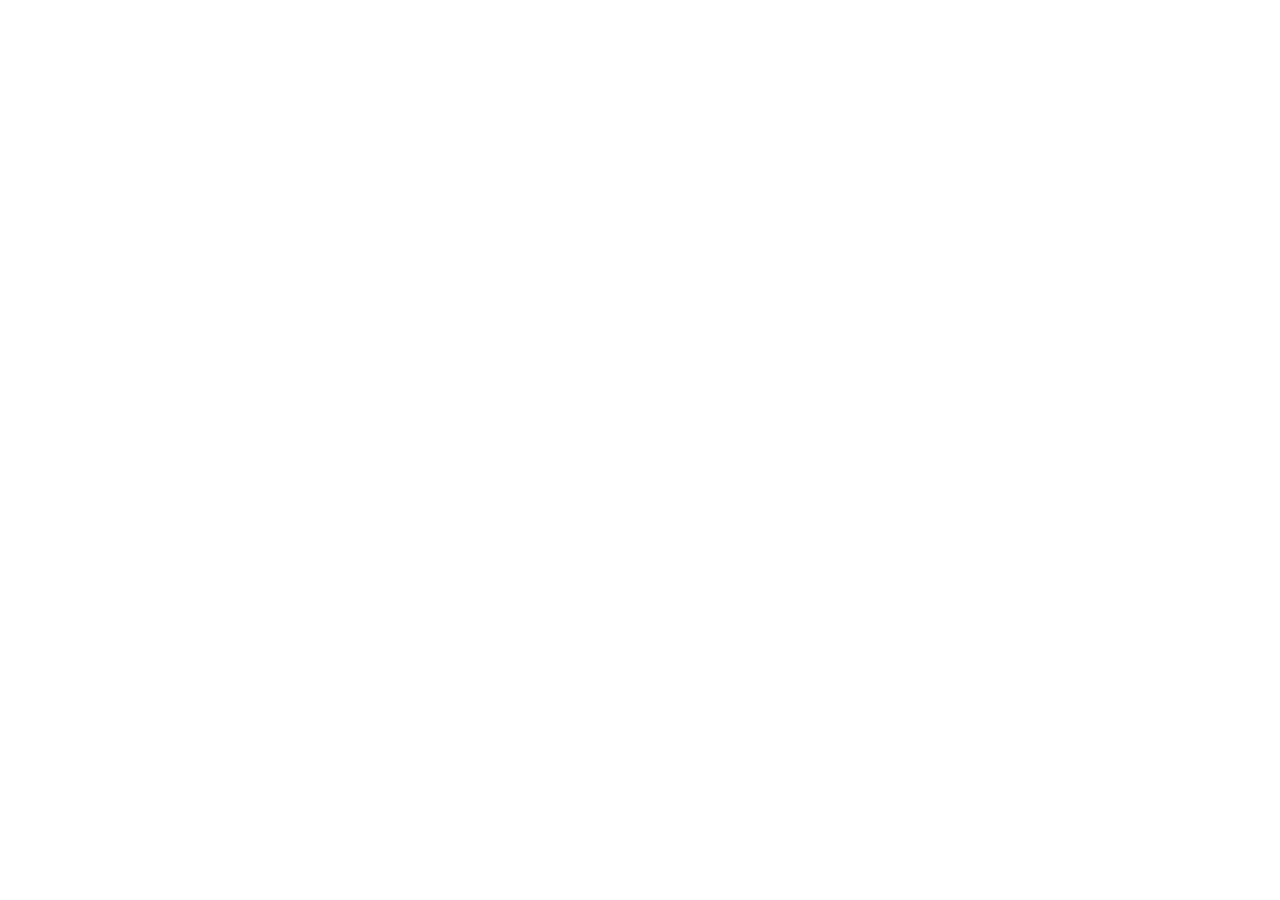
==== commit 0026b62f: "initialize src folder and files" ====
--- a/website/index.html
+++ b/website/index.html
@@ -1,70 +1,14 @@
-<!DOCTYPE html>
-<html lang = "en">
-	<head>
-		<title>About Homelend</title>
-		<meta charset="UTF-8" />
-		<meta name="viewport" content="wigth=device-width, initial-scale=1.0" />
-		<link rel="icon" type="image/svg" href="images/logo.svg">
-		<link rel="stylesheet" href="style.css" />
-		<link rel="stylesheet" href="main_style.css" />
-	</head>
-	<body>
-		<div id="top"></div>
-
-		<header>
-			<div class="logo">
-					<a href="#top" id="swiitch">
-						<img src="images/logo.svg" alt="Logo" class="logo-img">
-					</a>
-				</div>
-			<nav>	
-				<button class="hamburger-menu">
-					<span></span>
-					<span></span>
-					<span></span>
-				</button>
-				<ul class="nav-links" id="mobile-nav-links">
-					<li><a href="search.html">Pick your suite</a></li>
-					<li><a href="bookings.html">My bookings</a></li>
-					<li><a href="contacts.html">Contact us</a></li>
-				</ul>
-			</nav>
-		</header>
-
-		<section class="hero-section">
-			<div class="hero-container">
-				<div class="hero-image">
-					<img src="images/heropage.png" alt="">
-				</div>
-
-				<div class="hero-content">
-					<h1>Homelend</h1>
-					<h2>Lend your new home here!</h2>
-					<p>Experience seamless house renting with our premium suites. Your next adventure starts with a perfect stay.</p>
-					<button><a href="search.html">Book now</a></button>
-				</div>
-			</div>	
-		</section>
-
-		<main>
-			<section>
-				<h1>About Homelend</h1>
-				<p>Welcome to <strong>Homelend</strong>, the platform designed to redefine the rental experience by making the process of finding houses, flats, and private rooms more accessible and effortless than ever before. We believe that finding your next living space should be an exciting journey, not a burden. You can browse our extensive catalog and instantly secure your new home by exploring the <strong>'Pick your suite'</strong> section below. To give you complete control over your stay, the <strong>'My bookings'</strong> section serves as your personal dashboard where you can easily view and manage your current reservations. Finally, your satisfaction is our top priority; if you have any questions, need assistance, or simply want to share feedback regarding any topic, our dedicated team is always ready to assist you via the <strong>'Contact us'</strong> page.</p>
-				<br>
-				<p>Our philosophy is built on the idea that a home is more than just four walls; it is a sanctuary. To facilitate this, we have developed an intuitive "Pick your suite" section below. This is not merely a list of properties; it is a strictly curated catalog where every listing undergoes a rigorous vetting process to ensure quality, safety, and comfort. From modern industrial lofts in the heart of the city to serene, rustic cabins tucked away in nature, our diverse portfolio allows you to browse, filter, and instantly secure your new home with just a few clicks. We have stripped away the paperwork and the waiting times, placing the power of choice directly into your hands.</p>
-				<br>
-				<p>We also understand that modern life requires flexibility. That is why we engineered the "My bookings" section to serve as your comprehensive personal dashboard. This feature gives you complete autonomy over your stay. Here, you can view real-time details of your upcoming trips, access check-in instructions, download receipts, or modify dates if your plans change. We believe that technology should work for you, providing a seamless integration of hospitality and digital convenience that keeps you organized and stress-free.</p>
-				<br>
-				<p>Finally, we know that technology is nothing without human connection. Your satisfaction is our absolute top priority. We have built a support infrastructure that ensures you are never alone in your journey. If you have any questions about a property, need assistance with a payment, or simply want to share feedback regarding any topic, our dedicated team of rental experts is standing by. By visiting the "Contact us" page, you gain direct access to our support staff who are ready to assist you with unwavering commitment and care. At Homelend, we aren't just finding you a place to sleep; we are welcoming you home.</p>
-			</section>
-		</main>
-
-		<footer>
-			<p>© 2026 Homelend</p>
-		</footer>
-
-		<script src="java_scripts/scroll.js"></script>
-		<script src="java_scripts/shadow.js"></script>
-		<script src="java_scripts/hamburger.js"></script>
-	</body>
+<!DOCTYPE html>
+<html lang="en">
+  <head>
+    <meta charset="UTF-8" />
+    <link rel="icon" type="image/svg+xml" href="/logo.svg" />
+    <meta name="viewport" content="width=device-width, initial-scale=1.0" />
+    <title>Homelend</title>
+    <link rel="stylesheet" href="https://cdnjs.cloudflare.com/ajax/libs/font-awesome/6.4.2/css/all.min.css"/>
+  </head>
+  <body>
+    <div id="root"></div>
+    <script type="module" src="/src/main.jsx"></script>
+  </body>
 </html>
